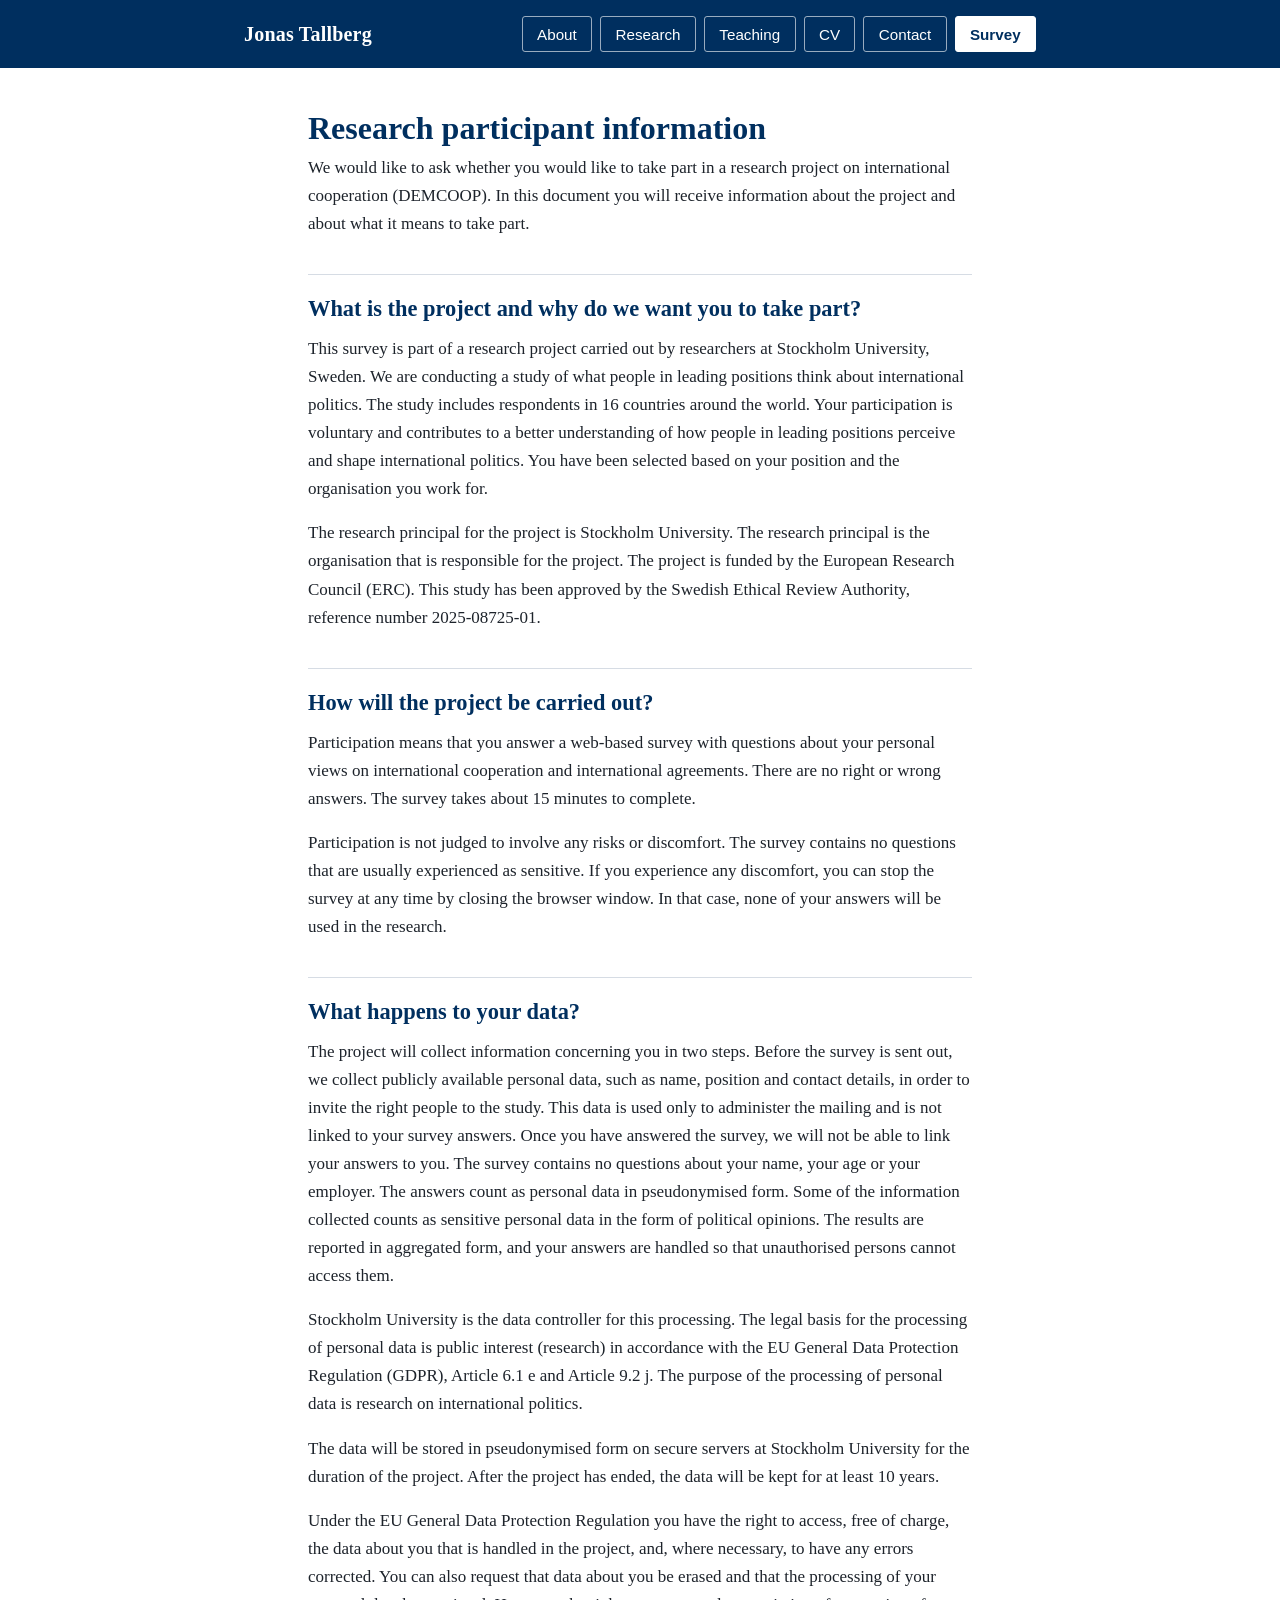
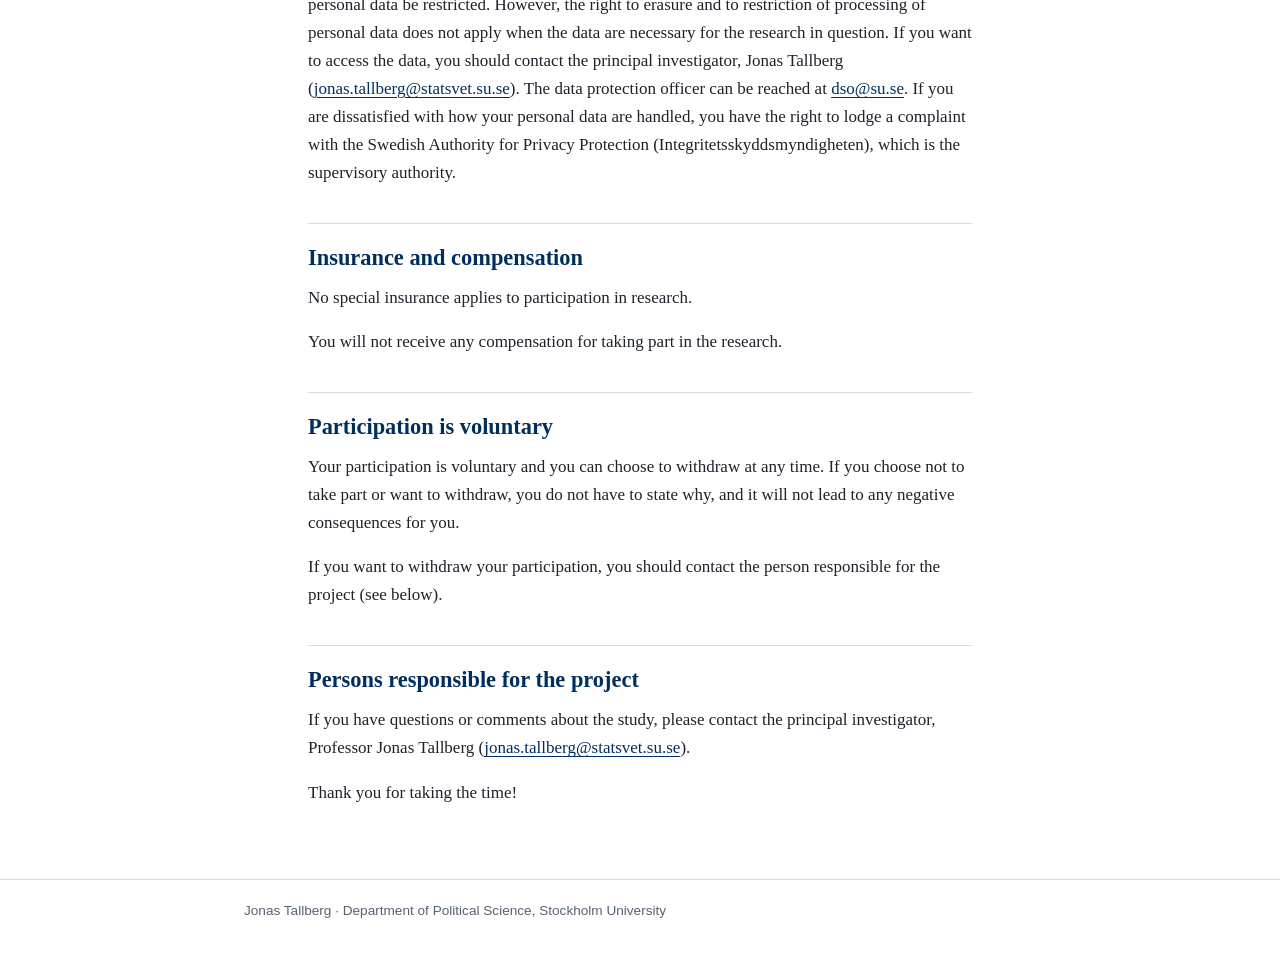
==== index.html @ 29678520 "Add website files" ====
<!DOCTYPE html>
<html lang="en">
<head>
<meta charset="utf-8">
<meta name="viewport" content="width=device-width, initial-scale=1">
<title>Research participant information</title>
<meta name="description" content="Research participant information for the DEMCOOP survey on international cooperation.">

<link rel="icon" href="data:,">
<link rel="stylesheet" href="../style.css">
</head>
<body class="info-page">
<a class="skip" href="#main">Skip to content</a>
<header class="site-header">
  <div class="bar">
    <a class="site-name" href="../index.html">Jonas Tallberg</a>
    <nav class="site-nav" aria-label="Main"><ul><li><a href="../index.html">About</a></li><li><a href="../research.html">Research</a></li><li><a href="../teaching.html">Teaching</a></li><li><a href="../cv.html">CV</a></li><li><a href="../contact.html">Contact</a></li><li><a href="../survey/" aria-current="page">Survey</a></li></ul></nav>
  </div>
</header>
<main id="main">
<div class="approved">
<h1>Research participant information</h1>
<p>We would like to ask whether you would like to take part in a research project on international cooperation (DEMCOOP). In this document you will receive information about the project and about what it means to take part.</p>
<section>
<h2>What is the project and why do we want you to take part?</h2>
<p>This survey is part of a research project carried out by researchers at Stockholm University, Sweden. We are conducting a study of what people in leading positions think about international politics. The study includes respondents in 16 countries around the world. Your participation is voluntary and contributes to a better understanding of how people in leading positions perceive and shape international politics. You have been selected based on your position and the organisation you work for.</p>
<p>The research principal for the project is Stockholm University. The research principal is the organisation that is responsible for the project. The project is funded by the European Research Council (ERC). This study has been approved by the Swedish Ethical Review Authority, reference number 2025-08725-01.</p>
</section>
<section>
<h2>How will the project be carried out?</h2>
<p>Participation means that you answer a web-based survey with questions about your personal views on international cooperation and international agreements. There are no right or wrong answers. The survey takes about 15 minutes to complete.</p>
<p>Participation is not judged to involve any risks or discomfort. The survey contains no questions that are usually experienced as sensitive. If you experience any discomfort, you can stop the survey at any time by closing the browser window. In that case, none of your answers will be used in the research.</p>
</section>
<section>
<h2>What happens to your data?</h2>
<p>The project will collect information concerning you in two steps. Before the survey is sent out, we collect publicly available personal data, such as name, position and contact details, in order to invite the right people to the study. This data is used only to administer the mailing and is not linked to your survey answers. Once you have answered the survey, we will not be able to link your answers to you. The survey contains no questions about your name, your age or your employer. The answers count as personal data in pseudonymised form. Some of the information collected counts as sensitive personal data in the form of political opinions. The results are reported in aggregated form, and your answers are handled so that unauthorised persons cannot access them.</p>
<p>Stockholm University is the data controller for this processing. The legal basis for the processing of personal data is public interest (research) in accordance with the EU General Data Protection Regulation (GDPR), Article 6.1 e and Article 9.2 j. The purpose of the processing of personal data is research on international politics.</p>
<p>The data will be stored in pseudonymised form on secure servers at Stockholm University for the duration of the project. After the project has ended, the data will be kept for at least 10 years.</p>
<p>Under the EU General Data Protection Regulation you have the right to access, free of charge, the data about you that is handled in the project, and, where necessary, to have any errors corrected. You can also request that data about you be erased and that the processing of your personal data be restricted. However, the right to erasure and to restriction of processing of personal data does not apply when the data are necessary for the research in question. If you want to access the data, you should contact the principal investigator, Jonas Tallberg (<a href="mailto:jonas.tallberg@statsvet.su.se">jonas.tallberg@statsvet.su.se</a>). The data protection officer can be reached at <a href="mailto:dso@su.se">dso@su.se</a>. If you are dissatisfied with how your personal data are handled, you have the right to lodge a complaint with the Swedish Authority for Privacy Protection (Integritetsskyddsmyndigheten), which is the supervisory authority.</p>
</section>
<section>
<h2>Insurance and compensation</h2>
<p>No special insurance applies to participation in research.</p>
<p>You will not receive any compensation for taking part in the research.</p>
</section>
<section>
<h2>Participation is voluntary</h2>
<p>Your participation is voluntary and you can choose to withdraw at any time. If you choose not to take part or want to withdraw, you do not have to state why, and it will not lead to any negative consequences for you.</p>
<p>If you want to withdraw your participation, you should contact the person responsible for the project (see below).</p>
</section>
<section>
<h2>Persons responsible for the project</h2>
<p>If you have questions or comments about the study, please contact the principal investigator, Professor Jonas Tallberg (<a href="mailto:jonas.tallberg@statsvet.su.se">jonas.tallberg@statsvet.su.se</a>).</p>
<p>Thank you for taking the time!</p>
</section>
</div>
</main>
<footer class="site-footer"><div class="inner">Jonas Tallberg &middot; Department of Political Science, Stockholm University</div></footer>
</body>
</html>
---- style.css ----
/* Jonas Tallberg — personal site
   Dark blue and white. System fonts only: nothing is loaded from other servers. */

:root {
  --blue: #002f5f;          /* Stockholm University dark blue */
  --blue-hover: #0b4a8c;
  --ink: #1d232b;
  --muted: #566272;
  --rule: #d6dce4;
  --soft: #f2f5f9;
  --white: #ffffff;
  --serif: "Iowan Old Style", "Palatino Linotype", Palatino, Charter, Georgia, "Times New Roman", serif;
  --sans: -apple-system, BlinkMacSystemFont, "Segoe UI", Roboto, "Helvetica Neue", Arial, sans-serif;
}

*, *::before, *::after { box-sizing: border-box; }

html { -webkit-text-size-adjust: 100%; text-size-adjust: 100%; }

body {
  margin: 0;
  background: var(--white);
  color: var(--ink);
  font-family: var(--serif);
  font-size: 1.0625rem;
  line-height: 1.65;
}

a { color: var(--blue); text-underline-offset: 0.15em; }
a:hover { color: var(--blue-hover); }
a:focus-visible, button:focus-visible {
  outline: 3px solid #f2b705;
  outline-offset: 2px;
}

.skip {
  position: absolute; left: -999px; top: 0;
  background: var(--white); color: var(--blue); padding: 0.5rem 0.75rem; z-index: 10;
}
.skip:focus { left: 0; }

/* ---------- Header and navigation ---------- */

.site-header { background: var(--blue); color: var(--white); }
.site-header .bar {
  max-width: 52rem;
  margin: 0 auto;
  padding: 1rem 1.25rem;
  display: flex;
  flex-wrap: wrap;
  align-items: center;
  justify-content: space-between;
  gap: 0.75rem 1.5rem;
}
.site-name {
  font-family: var(--serif);
  font-size: 1.25rem;
  font-weight: 600;
  color: var(--white);
  text-decoration: none;
  letter-spacing: 0.01em;
}
a.site-name:hover { color: var(--white); text-decoration: underline; }

.site-nav ul { list-style: none; margin: 0; padding: 0; display: flex; flex-wrap: wrap; gap: 0.5rem; }
.site-nav a {
  display: inline-block;
  font-family: var(--sans);
  font-size: 0.95rem;
  line-height: 1;
  padding: 0.6rem 0.9rem;
  border: 1px solid rgba(255, 255, 255, 0.6);
  border-radius: 3px;
  color: var(--white);
  text-decoration: none;
}
.site-nav a:hover { background: rgba(255, 255, 255, 0.16); color: var(--white); }
.site-nav a[aria-current="page"] { background: var(--white); color: var(--blue); border-color: var(--white); font-weight: 600; }
.site-nav a:focus-visible { outline-color: #f2b705; }

/* ---------- Page body ---------- */

main {
  max-width: 52rem;
  margin: 0 auto;
  padding: 2.5rem 1.25rem 3.5rem;
}
.measure { max-width: 40rem; }

h1, h2, h3 { font-family: var(--serif); color: var(--blue); line-height: 1.25; font-weight: 600; }
h1 { font-size: 2rem; margin: 0 0 0.35rem; }
h2 { font-size: 1.4rem; margin: 2.75rem 0 0.75rem; padding-top: 1.25rem; border-top: 1px solid var(--rule); }
h2:first-of-type { margin-top: 2rem; }
h3 { font-size: 1.1rem; margin: 1.75rem 0 0.5rem; }
p { margin: 0 0 1rem; }
.lede { color: var(--muted); font-size: 1.1rem; margin-bottom: 1.5rem; }
.muted { color: var(--muted); }
.small { font-size: 0.92rem; }

/* ---------- About page ---------- */

.intro { display: flex; gap: 2.25rem; align-items: flex-start; }
.intro .portrait { flex: 0 0 13rem; }
.intro .portrait img { display: block; width: 100%; height: auto; border-radius: 2px; background: var(--soft); }
.intro .text { flex: 1 1 auto; min-width: 0; }
.intro .text p:last-child { margin-bottom: 0; }

/* ---------- Buttons ---------- */

.button {
  display: inline-block;
  font-family: var(--sans);
  font-size: 0.95rem;
  padding: 0.7rem 1.1rem;
  border: 1px solid var(--blue);
  background: var(--blue);
  color: var(--white);
  border-radius: 3px;
  text-decoration: none;
}
.button:hover { background: var(--blue-hover); border-color: var(--blue-hover); color: var(--white); }

/* ---------- Lists ---------- */

ul.plain, ol.plain { list-style: none; margin: 0; padding: 0; }
ul.plain > li { margin: 0 0 0.6rem; }
dl.facts { margin: 0; display: grid; grid-template-columns: 11rem 1fr; gap: 0.35rem 1.25rem; }
dl.facts dt { font-family: var(--sans); font-size: 0.9rem; color: var(--muted); padding-top: 0.15rem; }
dl.facts dd { margin: 0; }

.pubs { list-style: none; margin: 0; padding: 0; }
.pubs li { margin: 0 0 0.8rem; padding-left: 1.25rem; text-indent: -1.25rem; }
.pubs .w { color: var(--muted); }
.pubs a.doi {
  font-family: var(--sans); font-size: 0.8rem; margin-left: 0.4rem;
  padding: 0.05rem 0.4rem; border: 1px solid var(--rule); border-radius: 3px; text-decoration: none; white-space: nowrap;
}
.pubs a.doi:hover { background: var(--soft); }
.jump { font-family: var(--sans); font-size: 0.92rem; line-height: 2; }
.jump a { margin-right: 1rem; white-space: nowrap; }

.years { font-family: var(--sans); font-size: 0.9rem; color: var(--muted); white-space: nowrap; }
ul.timeline > li { display: grid; grid-template-columns: 8.5rem 1fr; gap: 0 1.25rem; margin: 0 0 0.6rem; }

/* ---------- Footer ---------- */

.site-footer { border-top: 1px solid var(--rule); }
.site-footer .inner {
  max-width: 52rem; margin: 0 auto; padding: 1.25rem 1.25rem 2rem;
  font-family: var(--sans); font-size: 0.85rem; color: var(--muted);
}

/* ---------- Survey information page ---------- */

.info-page main { max-width: 44rem; }
.info-page h2 { margin-top: 2.25rem; }
.info-page .approved { font-size: 1.0625rem; }
.missing {
  margin: 0.25rem 0 1rem;
  padding: 0.9rem 1rem;
  background: #fff6d6;
  border: 2px dashed #b38600;
  color: #4a3a00;
  font-family: var(--sans);
  font-size: 0.95rem;
}
.draft-notice {
  margin: 1.5rem 0 2rem;
  padding: 1rem 1.1rem;
  background: #fff6d6;
  border: 2px solid #b38600;
  color: #4a3a00;
  font-family: var(--sans);
  font-size: 0.95rem;
}
.draft-notice strong { display: block; margin-bottom: 0.25rem; }

/* ---------- Small screens ---------- */

@media (max-width: 40rem) {
  body { font-size: 1rem; }
  main { padding: 1.75rem 1rem 2.5rem; }
  .site-header .bar { padding: 0.85rem 1rem; }
  .site-nav ul { gap: 0.3rem; }
  .site-nav a { padding: 0.7rem 0.55rem; font-size: 0.88rem; }
  h1 { font-size: 1.65rem; }
  .intro { flex-direction: column; gap: 1.25rem; }
  .intro .portrait { flex-basis: auto; width: 10.5rem; }
  dl.facts { grid-template-columns: 1fr; gap: 0; }
  dl.facts dt { padding-top: 0.6rem; }
  ul.timeline > li { grid-template-columns: 1fr; }
  .years { margin-bottom: 0.1rem; }
}

@media (prefers-reduced-motion: reduce) { * { transition: none !important; animation: none !important; } }

/* ---------- Print (used when saving a page as PDF) ---------- */

@media print {
  :root { --blue: #000; }
  body { font-size: 11pt; line-height: 1.5; color: #000; }
  .site-header .site-nav, .skip, .site-footer, .button { display: none !important; }
  .site-header { background: none; color: #000; border-bottom: 1px solid #000; }
  .site-header .bar { padding: 0 0 0.4rem; max-width: none; }
  .site-name { color: #000; font-size: 11pt; }
  main { max-width: none; padding: 1rem 0 0; }
  h1, h2, h3 { color: #000; break-after: avoid; }
  h2 { border-top: 1px solid #999; }
  section, li { break-inside: avoid; }
  a { color: #000; text-decoration: none; }
  .missing, .draft-notice { border-color: #000; background: none; color: #000; }
}
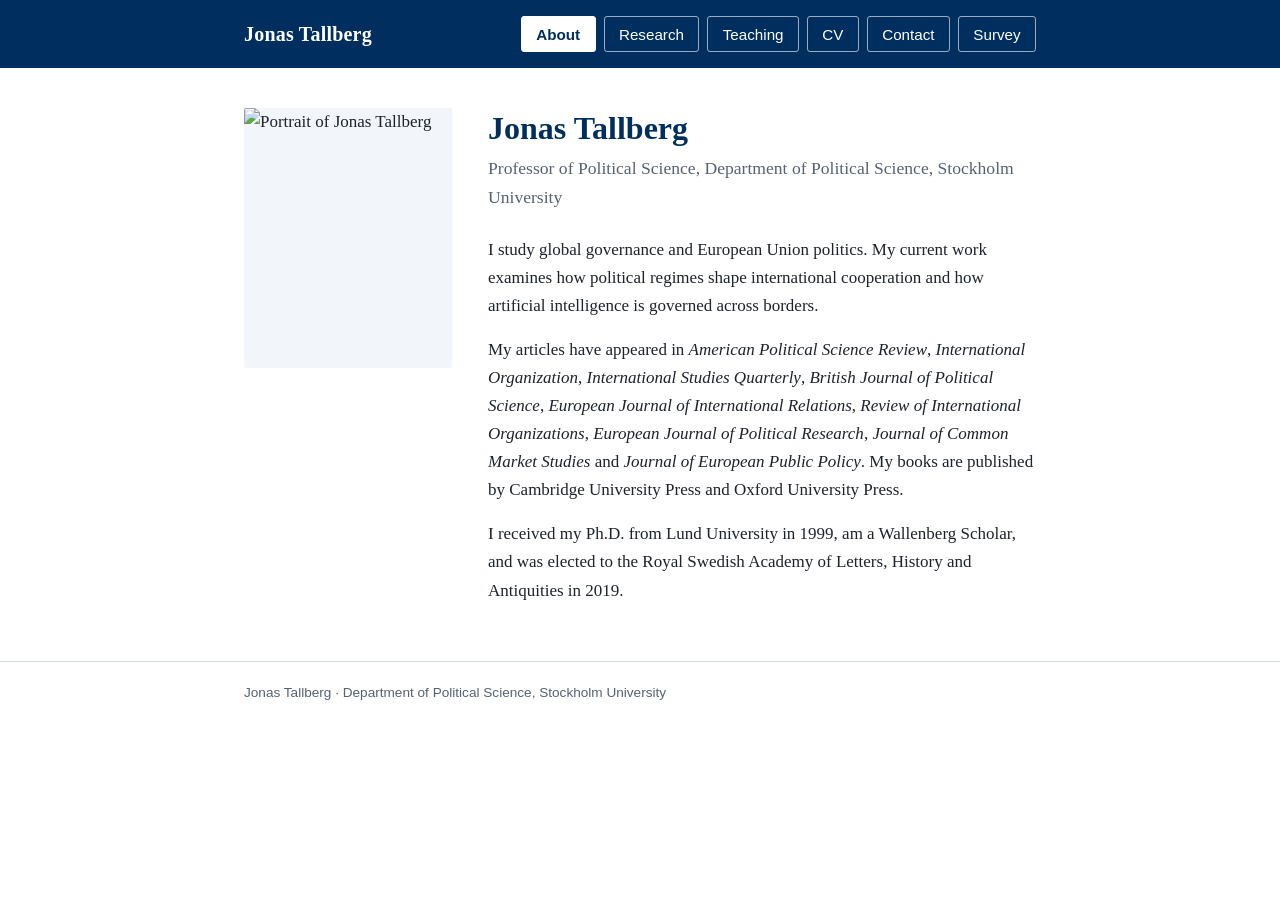
==== commit d9eff770: "Add files via upload" ====
--- a/index.html
+++ b/index.html
@@ -3,56 +3,31 @@
 <head>
 <meta charset="utf-8">
 <meta name="viewport" content="width=device-width, initial-scale=1">
-<title>Research participant information</title>
-<meta name="description" content="Research participant information for the DEMCOOP survey on international cooperation.">
+<title>Jonas Tallberg — Stockholm University</title>
+<meta name="description" content="Jonas Tallberg, Professor of Political Science at Stockholm University. Research on global governance and European Union politics.">
 
 <link rel="icon" href="data:,">
-<link rel="stylesheet" href="../style.css">
+<link rel="stylesheet" href="style.css">
 </head>
-<body class="info-page">
+<body class="">
 <a class="skip" href="#main">Skip to content</a>
 <header class="site-header">
   <div class="bar">
-    <a class="site-name" href="../index.html">Jonas Tallberg</a>
-    <nav class="site-nav" aria-label="Main"><ul><li><a href="../index.html">About</a></li><li><a href="../research.html">Research</a></li><li><a href="../teaching.html">Teaching</a></li><li><a href="../cv.html">CV</a></li><li><a href="../contact.html">Contact</a></li><li><a href="../survey/" aria-current="page">Survey</a></li></ul></nav>
+    <a class="site-name" href="index.html">Jonas Tallberg</a>
+    <nav class="site-nav" aria-label="Main"><ul><li><a href="index.html" aria-current="page">About</a></li><li><a href="research.html">Research</a></li><li><a href="teaching.html">Teaching</a></li><li><a href="cv.html">CV</a></li><li><a href="contact.html">Contact</a></li><li><a href="survey/">Survey</a></li></ul></nav>
   </div>
 </header>
 <main id="main">
-<div class="approved">
-<h1>Research participant information</h1>
-<p>We would like to ask whether you would like to take part in a research project on international cooperation (DEMCOOP). In this document you will receive information about the project and about what it means to take part.</p>
-<section>
-<h2>What is the project and why do we want you to take part?</h2>
-<p>This survey is part of a research project carried out by researchers at Stockholm University, Sweden. We are conducting a study of what people in leading positions think about international politics. The study includes respondents in 16 countries around the world. Your participation is voluntary and contributes to a better understanding of how people in leading positions perceive and shape international politics. You have been selected based on your position and the organisation you work for.</p>
-<p>The research principal for the project is Stockholm University. The research principal is the organisation that is responsible for the project. The project is funded by the European Research Council (ERC). This study has been approved by the Swedish Ethical Review Authority, reference number 2025-08725-01.</p>
-</section>
-<section>
-<h2>How will the project be carried out?</h2>
-<p>Participation means that you answer a web-based survey with questions about your personal views on international cooperation and international agreements. There are no right or wrong answers. The survey takes about 15 minutes to complete.</p>
-<p>Participation is not judged to involve any risks or discomfort. The survey contains no questions that are usually experienced as sensitive. If you experience any discomfort, you can stop the survey at any time by closing the browser window. In that case, none of your answers will be used in the research.</p>
-</section>
-<section>
-<h2>What happens to your data?</h2>
-<p>The project will collect information concerning you in two steps. Before the survey is sent out, we collect publicly available personal data, such as name, position and contact details, in order to invite the right people to the study. This data is used only to administer the mailing and is not linked to your survey answers. Once you have answered the survey, we will not be able to link your answers to you. The survey contains no questions about your name, your age or your employer. The answers count as personal data in pseudonymised form. Some of the information collected counts as sensitive personal data in the form of political opinions. The results are reported in aggregated form, and your answers are handled so that unauthorised persons cannot access them.</p>
-<p>Stockholm University is the data controller for this processing. The legal basis for the processing of personal data is public interest (research) in accordance with the EU General Data Protection Regulation (GDPR), Article 6.1 e and Article 9.2 j. The purpose of the processing of personal data is research on international politics.</p>
-<p>The data will be stored in pseudonymised form on secure servers at Stockholm University for the duration of the project. After the project has ended, the data will be kept for at least 10 years.</p>
-<p>Under the EU General Data Protection Regulation you have the right to access, free of charge, the data about you that is handled in the project, and, where necessary, to have any errors corrected. You can also request that data about you be erased and that the processing of your personal data be restricted. However, the right to erasure and to restriction of processing of personal data does not apply when the data are necessary for the research in question. If you want to access the data, you should contact the principal investigator, Jonas Tallberg (<a href="mailto:jonas.tallberg@statsvet.su.se">jonas.tallberg@statsvet.su.se</a>). The data protection officer can be reached at <a href="mailto:dso@su.se">dso@su.se</a>. If you are dissatisfied with how your personal data are handled, you have the right to lodge a complaint with the Swedish Authority for Privacy Protection (Integritetsskyddsmyndigheten), which is the supervisory authority.</p>
-</section>
-<section>
-<h2>Insurance and compensation</h2>
-<p>No special insurance applies to participation in research.</p>
-<p>You will not receive any compensation for taking part in the research.</p>
-</section>
-<section>
-<h2>Participation is voluntary</h2>
-<p>Your participation is voluntary and you can choose to withdraw at any time. If you choose not to take part or want to withdraw, you do not have to state why, and it will not lead to any negative consequences for you.</p>
-<p>If you want to withdraw your participation, you should contact the person responsible for the project (see below).</p>
-</section>
-<section>
-<h2>Persons responsible for the project</h2>
-<p>If you have questions or comments about the study, please contact the principal investigator, Professor Jonas Tallberg (<a href="mailto:jonas.tallberg@statsvet.su.se">jonas.tallberg@statsvet.su.se</a>).</p>
-<p>Thank you for taking the time!</p>
-</section>
+
+<div class="intro">
+  <div class="portrait"><img src="images/jonas-tallberg.jpg" width="800" height="1000" alt="Portrait of Jonas Tallberg"></div>
+  <div class="text">
+    <h1>Jonas Tallberg</h1>
+    <p class="lede">Professor of Political Science, Department of Political Science, Stockholm University</p>
+    <p>I study global governance and European Union politics. My current work examines how political regimes shape international cooperation and how artificial intelligence is governed across borders.</p>
+    <p>My articles have appeared in <i>American Political Science Review</i>, <i>International Organization</i>, <i>International Studies Quarterly</i>, <i>British Journal of Political Science</i>, <i>European Journal of International Relations</i>, <i>Review of International Organizations</i>, <i>European Journal of Political Research</i>, <i>Journal of Common Market Studies</i> and <i>Journal of European Public Policy</i>. My books are published by Cambridge University Press and Oxford University Press.</p>
+    <p>I received my Ph.D. from Lund University in 1999, am a Wallenberg Scholar, and was elected to the Royal Swedish Academy of Letters, History and Antiquities in 2019.</p>
+  </div>
 </div>
 </main>
 <footer class="site-footer"><div class="inner">Jonas Tallberg &middot; Department of Political Science, Stockholm University</div></footer>
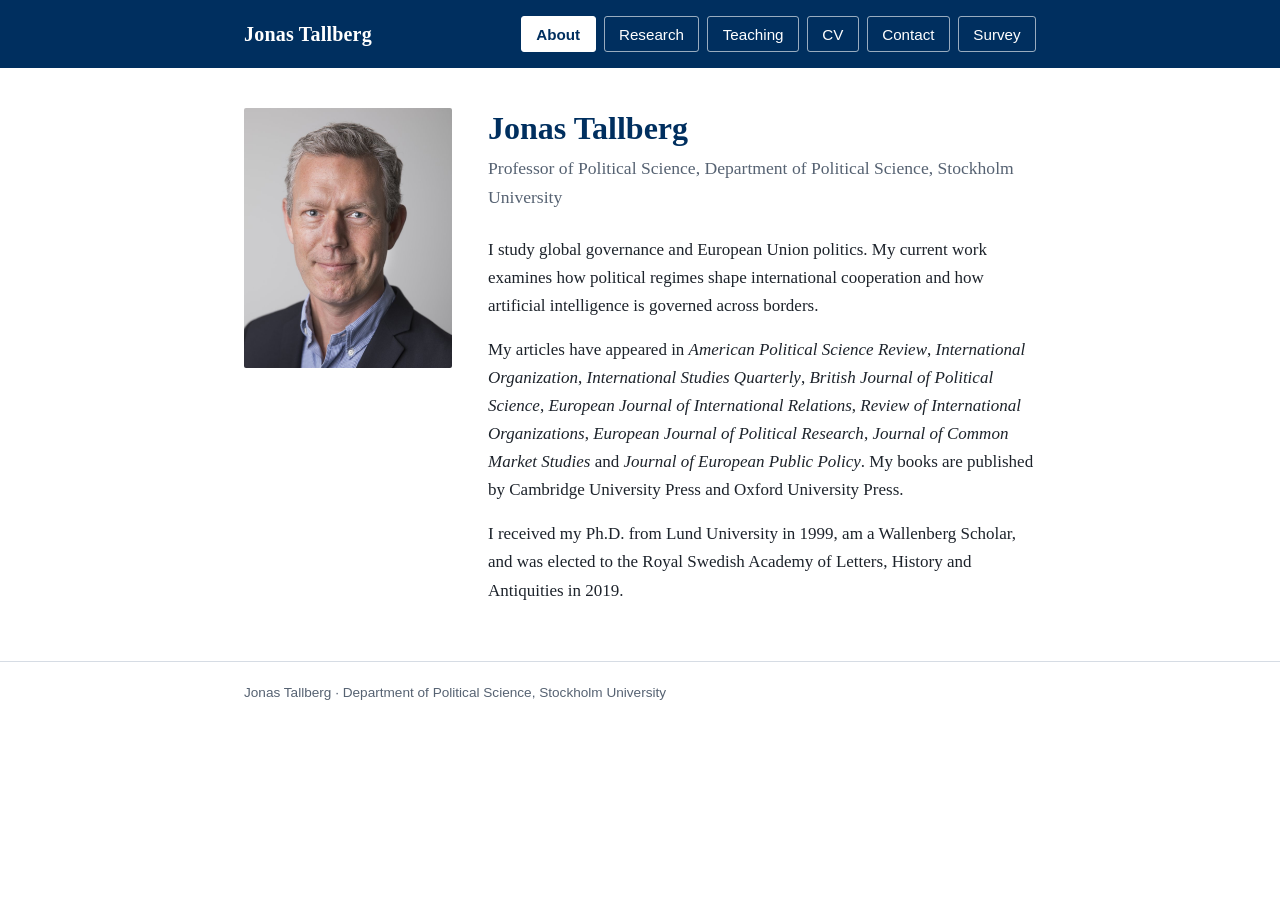
==== commit ea20f284: "Rename index (2).html to index.html" ====
--- a/index.html
+++ b/index.html
@@ -20,7 +20,7 @@
 <main id="main">
 
 <div class="intro">
-  <div class="portrait"><img src="images/jonas-tallberg.jpg" width="800" height="1000" alt="Portrait of Jonas Tallberg"></div>
+  <div class="portrait"><img src="[data-uri]" width="800" height="1000" alt="Portrait of Jonas Tallberg"></div>
   <div class="text">
     <h1>Jonas Tallberg</h1>
     <p class="lede">Professor of Political Science, Department of Political Science, Stockholm University</p>
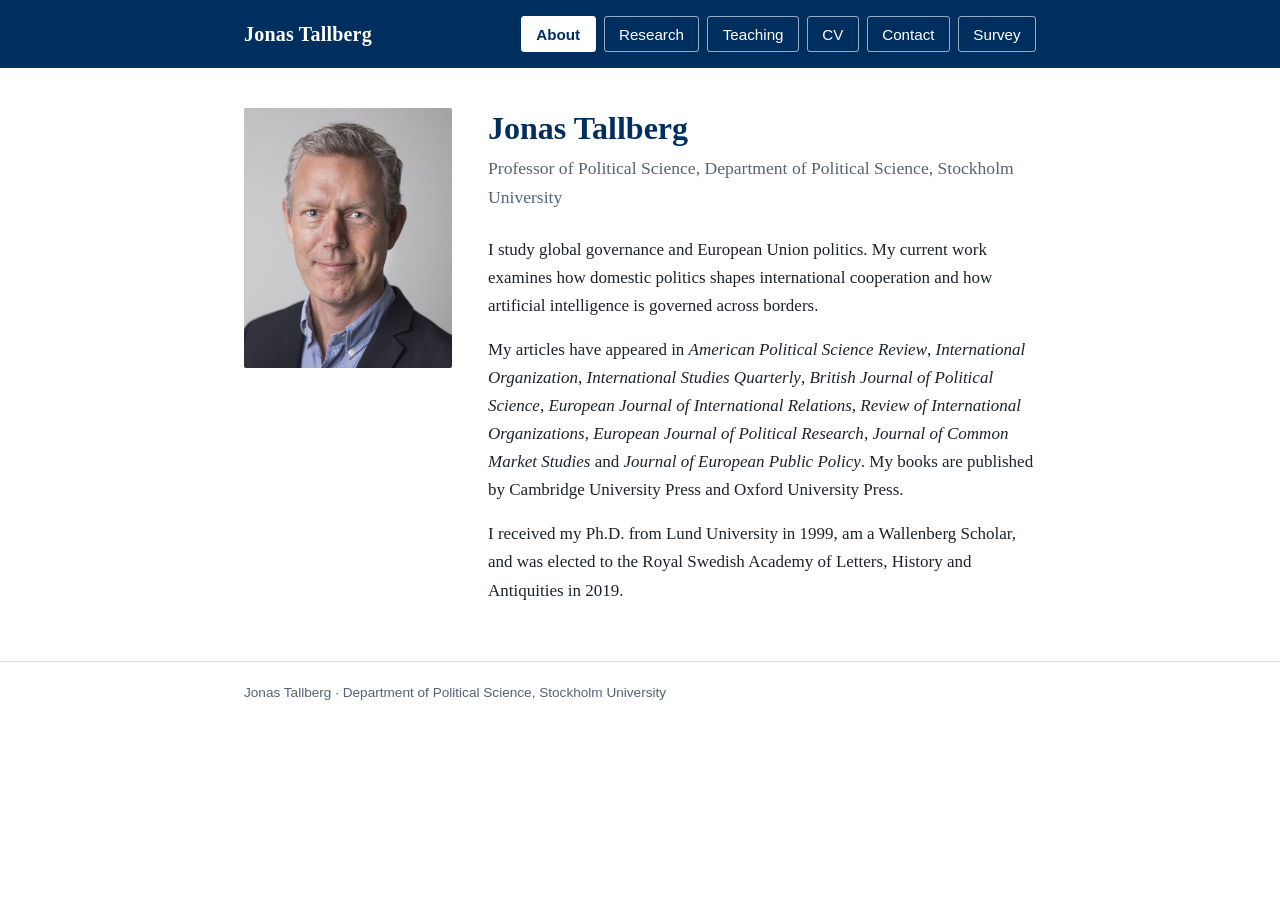
==== commit a937dfce: "Update print statement from 'Hello' to 'Goodbye'" ====
--- a/index.html
+++ b/index.html
@@ -24,7 +24,7 @@
   <div class="text">
     <h1>Jonas Tallberg</h1>
     <p class="lede">Professor of Political Science, Department of Political Science, Stockholm University</p>
-    <p>I study global governance and European Union politics. My current work examines how political regimes shape international cooperation and how artificial intelligence is governed across borders.</p>
+    <p>I study global governance and European Union politics. My current work examines how domestic politics shapes international cooperation and how artificial intelligence is governed across borders.</p>
     <p>My articles have appeared in <i>American Political Science Review</i>, <i>International Organization</i>, <i>International Studies Quarterly</i>, <i>British Journal of Political Science</i>, <i>European Journal of International Relations</i>, <i>Review of International Organizations</i>, <i>European Journal of Political Research</i>, <i>Journal of Common Market Studies</i> and <i>Journal of European Public Policy</i>. My books are published by Cambridge University Press and Oxford University Press.</p>
     <p>I received my Ph.D. from Lund University in 1999, am a Wallenberg Scholar, and was elected to the Royal Swedish Academy of Letters, History and Antiquities in 2019.</p>
   </div>
